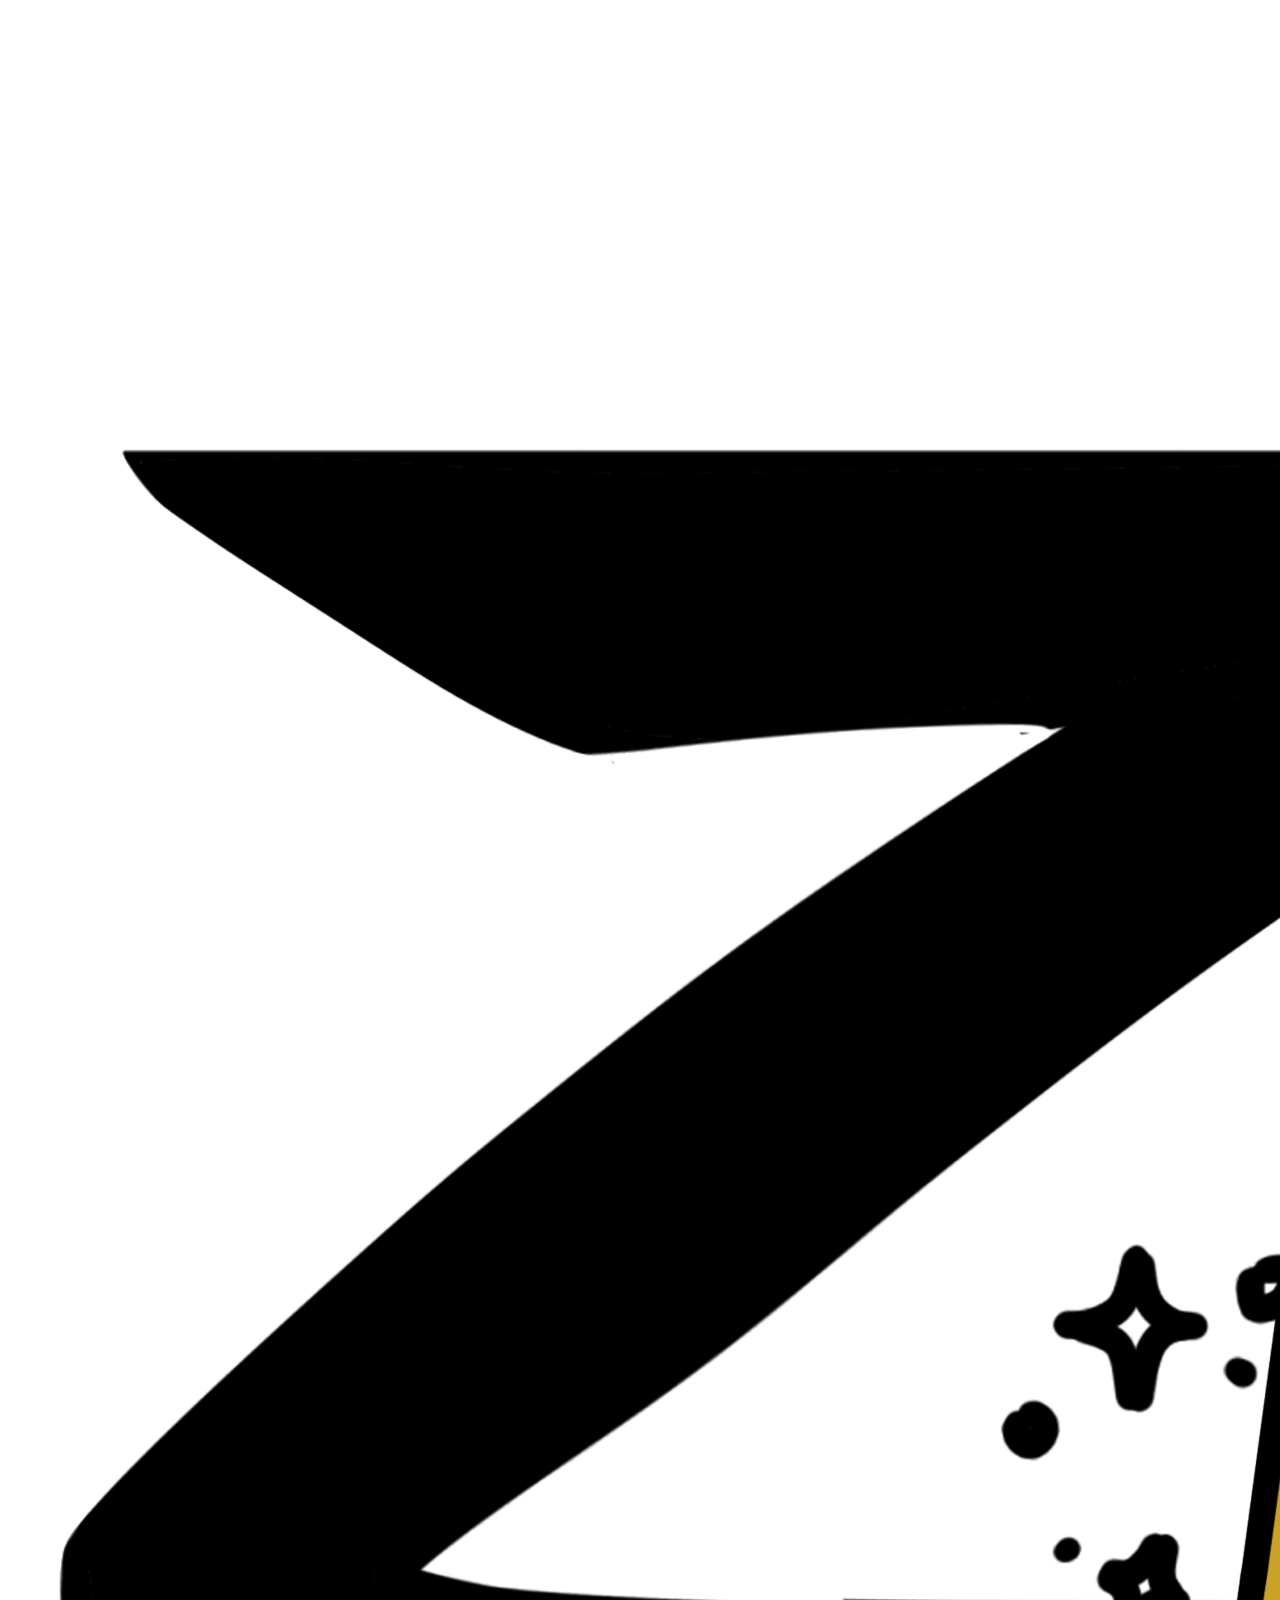
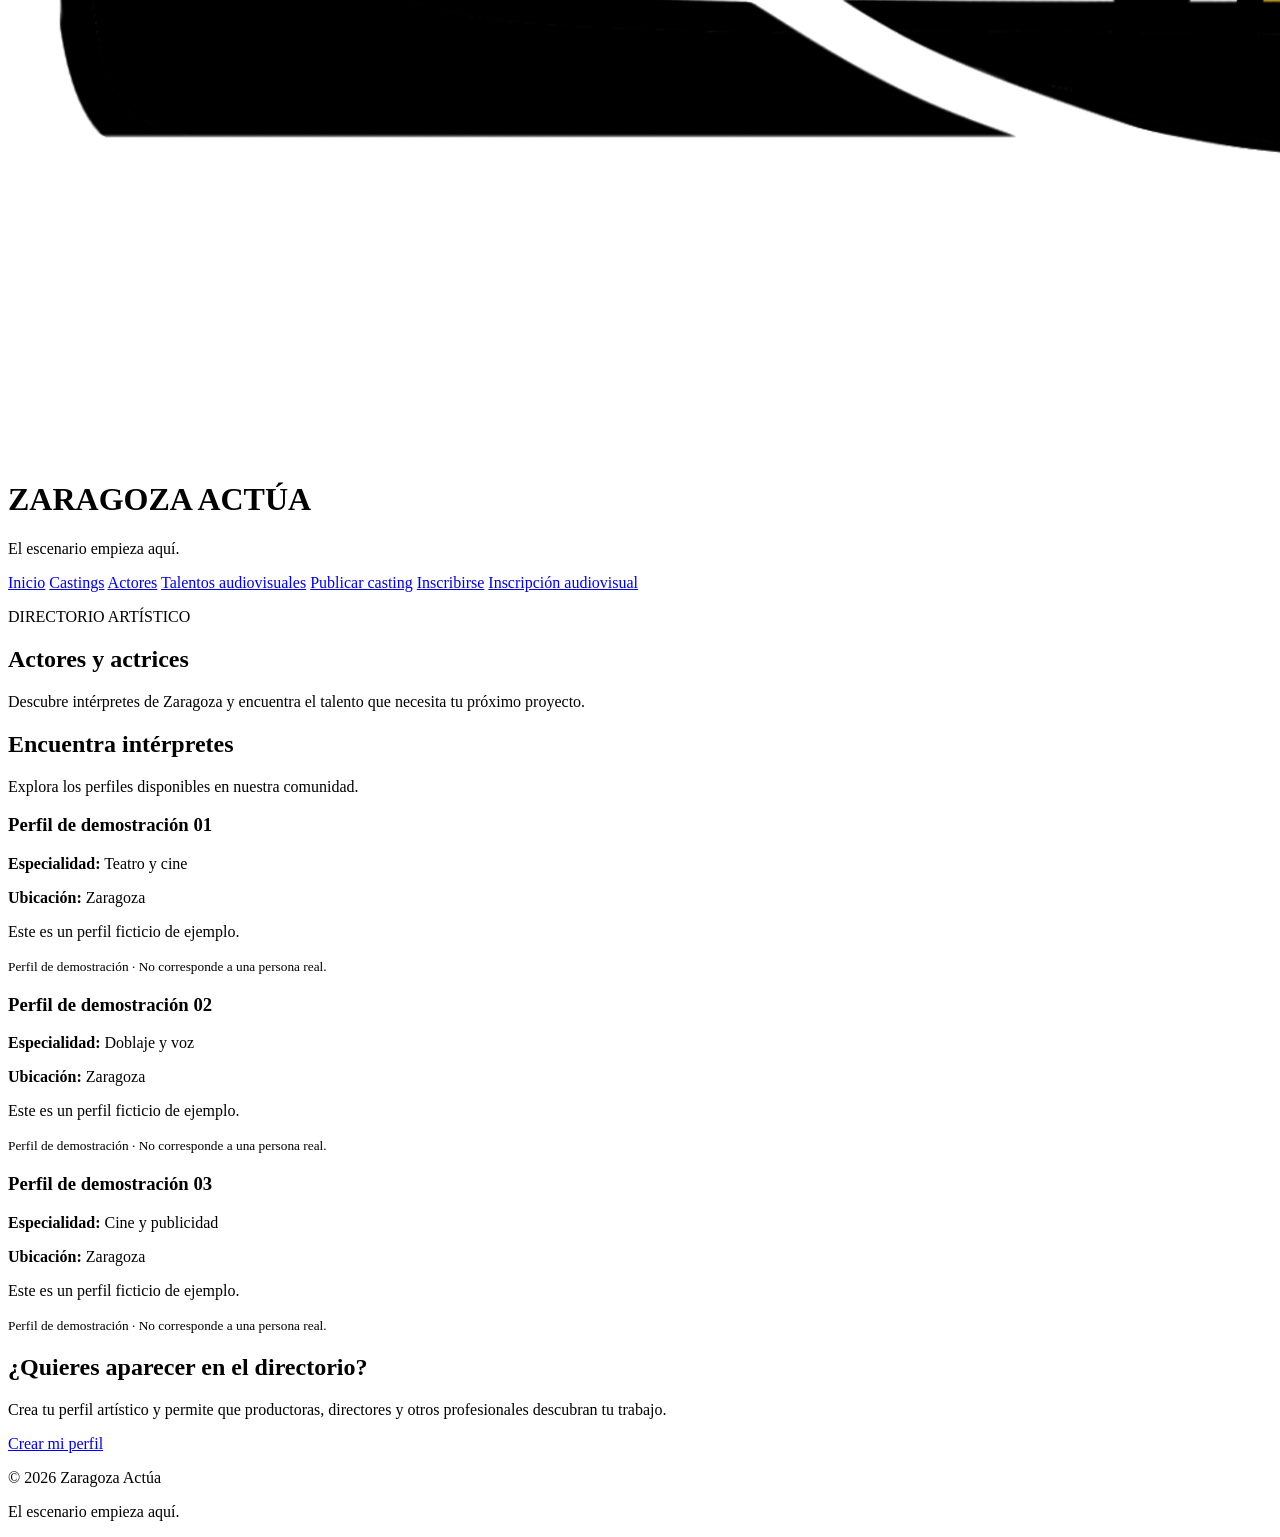
==== actores.html @ 84cdb803 "Add files via upload" ====
<!DOCTYPE html>
<html lang="es">
<head>
    <meta charset="UTF-8">
    <meta name="viewport" content="width=device-width, initial-scale=1.0">
    <title>Actores y actrices | Zaragoza Actúa</title>
    <meta name="description" content="Descubre actores y actrices de Zaragoza.">
    <link rel="stylesheet" href="styles.css">
    <link rel="icon" type="image/png" href="./logo-zaragoza-actua.png?v=2">
</head>

<body>

    <header>
        <div class="brand">
    <img src="logo-zaragoza-actua.png" alt="Logo de Zaragoza Actúa">
    <h1>ZARAGOZA ACTÚA</h1>
    <p>El escenario empieza aquí.</p>
</div>

        <nav>
        <a href="index.html">Inicio</a>
        <a href="castings.html">Castings</a>
        <a href="actores.html">Actores</a>
        <a href="talentos.html">Talentos audiovisuales</a>
        <a href="publicar-casting.html">Publicar casting</a>
        <a href="crear-perfil.html">Inscribirse</a>
        <a href="inscribirse-talento.html">Inscripción audiovisual</a>
    </header>

    <main>

        <section id="inicio">
            <p>DIRECTORIO ARTÍSTICO</p>
            <h2>Actores y actrices</h2>
            <p>
                Descubre intérpretes de Zaragoza y encuentra
                el talento que necesita tu próximo proyecto.
            </p>
        </section>

        <section>
            <h2>Encuentra intérpretes</h2>
            <p>Explora los perfiles disponibles en nuestra comunidad.</p>

            <div class="secciones-grid">

                <article class="casting-card">
                    <h3>Perfil de demostración 01</h3>
                    <p><strong>Especialidad:</strong> Teatro y cine</p>
                    <p><strong>Ubicación:</strong> Zaragoza</p>
                    <p>Este es un perfil ficticio de ejemplo.</p>
                    <small>Perfil de demostración · No corresponde a una persona real.</small>
                </article>

                <article class="casting-card">
                    <h3>Perfil de demostración 02</h3>
                    <p><strong>Especialidad:</strong> Doblaje y voz</p>
                    <p><strong>Ubicación:</strong> Zaragoza</p>
                    <p>Este es un perfil ficticio de ejemplo.</p>
                    <small>Perfil de demostración · No corresponde a una persona real.</small>
                </article>

                <article class="casting-card">
                    <h3>Perfil de demostración 03</h3>
                    <p><strong>Especialidad:</strong> Cine y publicidad</p>
                    <p><strong>Ubicación:</strong> Zaragoza</p>
                    <p>Este es un perfil ficticio de ejemplo.</p>
                    <small>Perfil de demostración · No corresponde a una persona real.</small>
                </article>

            </div>
        </section>

        <section id="presentacion">
            <h2>¿Quieres aparecer en el directorio?</h2>
            <p>
                Crea tu perfil artístico y permite que productoras,
                directores y otros profesionales descubran tu trabajo.
            </p>
            <a href="crear-perfil.html">Crear mi perfil</a>
        </section>

    </main>

    <footer>
        <p>© 2026 Zaragoza Actúa</p>
        <p>El escenario empieza aquí.</p>
    </footer>

</body>
</html>
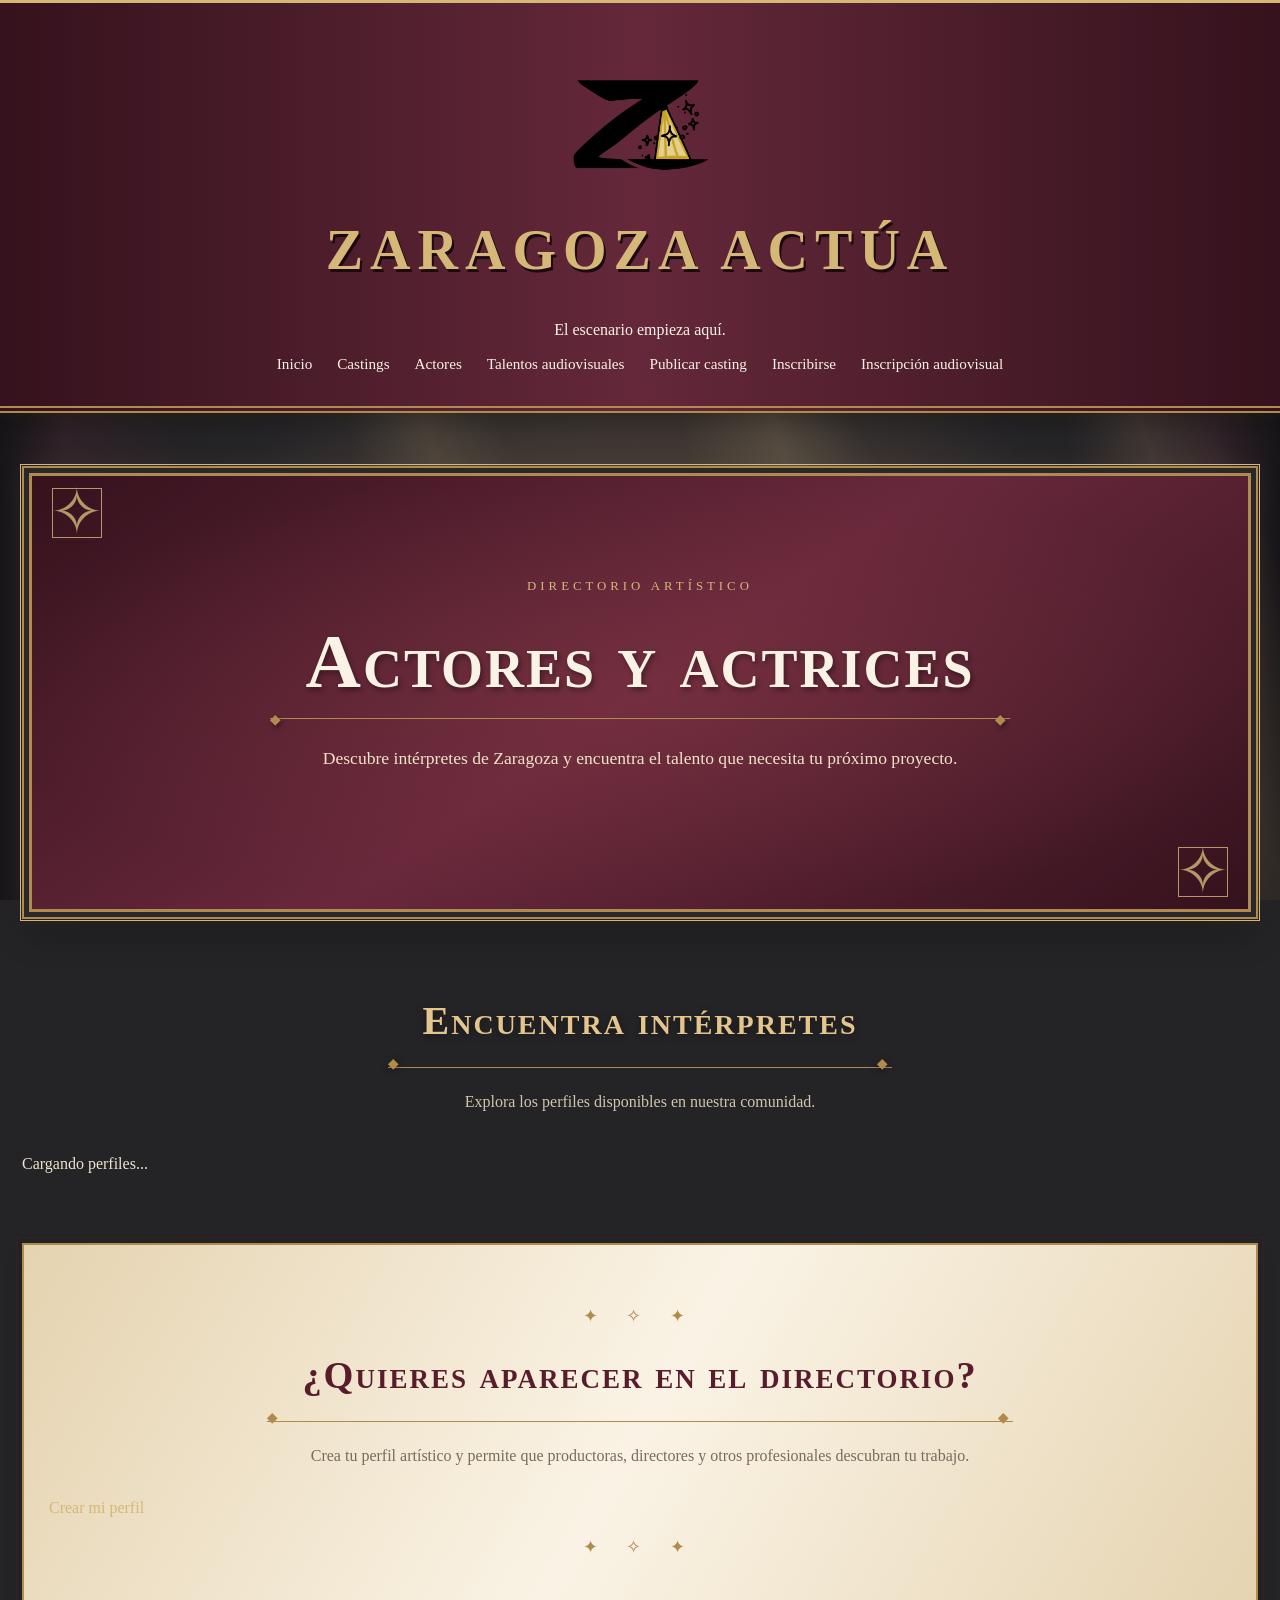
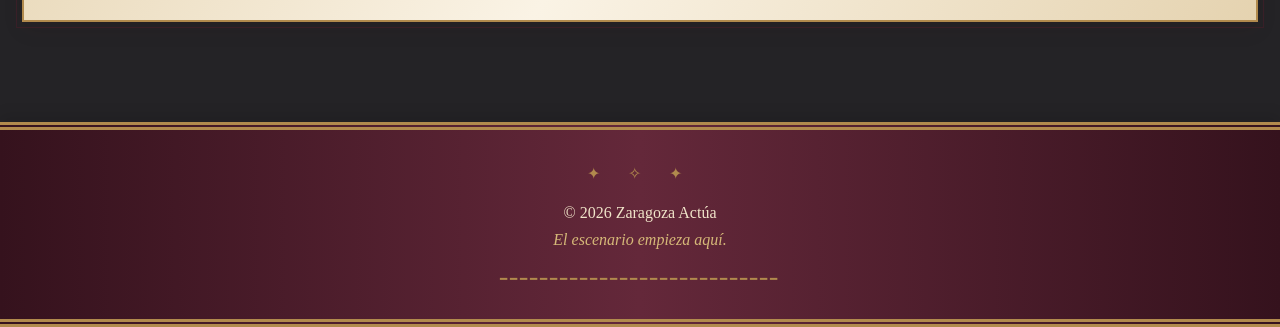
==== commit 09da4b9d: "Update actores.html to load actor profiles Removed demo profiles and added loading message for actor" ====
--- a/actores.html
+++ b/actores.html
@@ -44,33 +44,9 @@
             <h2>Encuentra intérpretes</h2>
             <p>Explora los perfiles disponibles en nuestra comunidad.</p>
 
-            <div class="secciones-grid">
-
-                <article class="casting-card">
-                    <h3>Perfil de demostración 01</h3>
-                    <p><strong>Especialidad:</strong> Teatro y cine</p>
-                    <p><strong>Ubicación:</strong> Zaragoza</p>
-                    <p>Este es un perfil ficticio de ejemplo.</p>
-                    <small>Perfil de demostración · No corresponde a una persona real.</small>
-                </article>
-
-                <article class="casting-card">
-                    <h3>Perfil de demostración 02</h3>
-                    <p><strong>Especialidad:</strong> Doblaje y voz</p>
-                    <p><strong>Ubicación:</strong> Zaragoza</p>
-                    <p>Este es un perfil ficticio de ejemplo.</p>
-                    <small>Perfil de demostración · No corresponde a una persona real.</small>
-                </article>
-
-                <article class="casting-card">
-                    <h3>Perfil de demostración 03</h3>
-                    <p><strong>Especialidad:</strong> Cine y publicidad</p>
-                    <p><strong>Ubicación:</strong> Zaragoza</p>
-                    <p>Este es un perfil ficticio de ejemplo.</p>
-                    <small>Perfil de demostración · No corresponde a una persona real.</small>
-                </article>
-
-            </div>
+            <div class="secciones-grid" id="lista-actores">
+    <p>Cargando perfiles...</p>
+</div>
         </section>
 
         <section id="presentacion">
--- a/styles.css
+++ b/styles.css
@@ -0,0 +1,1329 @@
+
+:root {
+    --wine: #581c2c;
+    --wine-dark: #35121d;
+    --wine-light: #783448;
+    --paper: #f0e4c9;
+    --paper-light: #faf3e5;
+    --gold: #b18a4d;
+    --gold-light: #d5b878;
+    --ink: #241a19;
+    --muted: #796b5d;
+}
+
+/* CONFIGURACIÓN GENERAL */
+
+* {
+    box-sizing: border-box;
+    margin: 0;
+    padding: 0;
+}
+
+html {
+    scroll-behavior: smooth;
+}
+
+body {
+    background: var(--paper);
+    color: var(--ink);
+    font-family: Georgia, "Times New Roman", serif;
+    line-height: 1.7;
+}
+
+/* CABECERA */
+
+header {
+    background: var(--wine-dark);
+    color: var(--paper-light);
+    text-align: center;
+    padding: 35px 20px 25px;
+    border-bottom: 5px double var(--gold);
+}
+
+header h1 {
+    font-size: clamp(2rem, 5vw, 3.5rem);
+    letter-spacing: 7px;
+    color: var(--gold-light);
+    text-shadow: 2px 2px 3px #000;
+}
+
+header > p {
+    font-style: italic;
+    color: var(--paper);
+    letter-spacing: 2px;
+    margin: 5px 0 25px;
+}
+
+/* MENÚ */
+
+nav {
+    display: flex;
+    justify-content: center;
+    align-items: center;
+    flex-wrap: wrap;
+    gap: 12px 25px;
+}
+
+nav a {
+    color: var(--paper-light);
+    text-decoration: none;
+    font-size: 0.95rem;
+    transition: color 0.3s;
+}
+
+nav a:hover {
+    color: var(--gold-light);
+}
+
+/* CONTENIDO GENERAL */
+
+main {
+    max-width: 1200px;
+    margin: auto;
+    padding: 35px 22px;
+}
+
+section {
+    margin-bottom: 65px;
+}
+
+section h2 {
+    color: var(--wine);
+    text-align: center;
+    font-size: clamp(1.8rem, 4vw, 2.5rem);
+    margin-bottom: 15px;
+}
+
+section > p {
+    text-align: center;
+    max-width: 750px;
+    margin: 0 auto 25px;
+    color: var(--muted);
+}
+
+/* PORTADA PRINCIPAL */
+
+#inicio {
+    background:
+        linear-gradient(135deg, rgba(53,18,29,0.97), rgba(88,28,44,0.92));
+    color: var(--paper-light);
+    text-align: center;
+    padding: 90px 25px;
+    border: 5px double var(--gold);
+    outline: 1px solid var(--gold);
+    outline-offset: 7px;
+    margin: 25px 7px 75px;
+}
+
+#inicio > p:first-child {
+    color: var(--gold-light);
+    letter-spacing: 4px;
+    font-size: 0.8rem;
+    margin-bottom: 20px;
+}
+
+#inicio h2 {
+    color: var(--paper-light);
+    font-size: clamp(2.3rem, 6vw, 4rem);
+    line-height: 1.15;
+    margin-bottom: 25px;
+}
+
+#inicio > p {
+    color: var(--paper);
+    font-size: 1.1rem;
+    margin-bottom: 35px;
+}
+
+#inicio a {
+    display: inline-block;
+    background: var(--gold);
+    color: var(--wine-dark);
+    padding: 13px 28px;
+    text-decoration: none;
+    font-weight: bold;
+    border: 1px solid var(--gold-light);
+    transition: 0.3s;
+}
+
+#inicio a:hover {
+    background: var(--paper-light);
+    transform: translateY(-3px);
+}
+
+/* TARJETAS DE SECCIONES */
+
+.secciones-grid {
+    display: grid;
+    grid-template-columns: repeat(auto-fit, minmax(230px, 1fr));
+    gap: 25px;
+    margin-top: 35px;
+}
+
+.casting-card {
+    background: var(--paper-light);
+    border: 1px solid var(--gold);
+    outline: 1px solid rgba(177,138,77,0.35);
+    outline-offset: 4px;
+    padding: 28px 22px;
+    transition: transform 0.3s, box-shadow 0.3s;
+}
+
+.casting-card:hover {
+    transform: translateY(-6px);
+    box-shadow: 0 10px 25px rgba(53,18,29,0.15);
+}
+
+.casting-card h3 {
+    color: var(--wine);
+    font-size: 1.35rem;
+    margin-bottom: 12px;
+}
+
+.casting-card p {
+    color: var(--muted);
+    margin-bottom: 18px;
+}
+
+.casting-card a {
+    color: var(--wine);
+    font-weight: bold;
+    text-decoration: none;
+    border-bottom: 1px solid var(--gold);
+}
+
+.casting-card a:hover {
+    color: var(--gold-dark);
+}
+
+/* PRESENTACIÓN */
+
+#presentacion {
+    background: rgba(250,243,229,0.7);
+    padding: 45px 25px;
+    border-top: 2px solid var(--gold);
+    border-bottom: 2px solid var(--gold);
+}
+
+/* LISTADO DE CASTINGS */
+
+#lista-castings {
+    display: grid;
+    grid-template-columns: repeat(auto-fit, minmax(250px, 1fr));
+    gap: 25px;
+    margin-top: 30px;
+}
+
+/* PIE DE PÁGINA */
+
+footer {
+    background: var(--wine-dark);
+    color: var(--paper);
+    text-align: center;
+    padding: 30px 20px;
+    border-top: 5px double var(--gold);
+}
+
+footer p + p {
+    color: var(--gold-light);
+    font-style: italic;
+}
+
+/* MÓVILES */
+
+@media (max-width: 600px) {
+    header h1 {
+        letter-spacing: 3px;
+    }
+
+    nav {
+        gap: 10px 15px;
+    }
+
+    #inicio {
+        padding: 60px 18px;
+    }
+
+    main {
+        padding: 25px 18px;
+    }
+}
+
+/* ==================================
+   DETALLES DECORATIVOS TEATRALES
+================================== */
+
+/* Pequeño adorno bajo el nombre */
+
+header h1::after {
+    content: "✦ ───────── ✦";
+    display: block;
+    color: var(--gold);
+    font-size: 0.85rem;
+    letter-spacing: 5px;
+    margin-top: 8px;
+}
+
+/* Decoración de los títulos */
+
+section h2::after {
+    content: "✦ ─── ✦";
+    display: block;
+    color: var(--gold);
+    font-size: 0.85rem;
+    letter-spacing: 5px;
+    margin-top: 10px;
+}
+
+/* Marco interior de la portada */
+
+#inicio {
+    position: relative;
+    overflow: hidden;
+}
+
+#inicio::before,
+#inicio::after {
+    content: "✧";
+    position: absolute;
+    color: var(--gold-light);
+    font-size: 3rem;
+    opacity: 0.75;
+}
+
+#inicio::before {
+    top: 12px;
+    left: 20px;
+}
+
+#inicio::after {
+    bottom: 12px;
+    right: 20px;
+}
+
+/* Esquinas ornamentales de las tarjetas */
+
+.casting-card {
+    position: relative;
+}
+
+.casting-card::before {
+    content: "✦";
+    position: absolute;
+    top: 8px;
+    right: 12px;
+    color: var(--gold);
+    font-size: 0.9rem;
+}
+
+/* Pequeño detalle sobre los títulos de las tarjetas */
+
+.casting-card h3 {
+    border-bottom: 1px solid rgba(177,138,77,0.5);
+    padding-bottom: 10px;
+}
+
+/* Separadores decorativos */
+
+#explorar {
+    position: relative;
+}
+
+#explorar::after {
+    content: "✧  ✦  ✧";
+    display: block;
+    text-align: center;
+    color: var(--gold);
+    font-size: 1.5rem;
+    margin-top: 45px;
+    letter-spacing: 12px;
+}
+
+/* Textura suave de papel */
+
+body {
+    background-image:
+        radial-gradient(rgba(100,70,35,0.07) 0.7px, transparent 0.7px);
+    background-size: 7px 7px;
+}
+
+/* Menú con un detalle al pasar el ratón */
+
+nav a {
+    position: relative;
+    padding-bottom: 4px;
+}
+
+nav a::after {
+    content: "";
+    position: absolute;
+    bottom: 0;
+    left: 50%;
+    width: 0;
+    height: 1px;
+    background: var(--gold-light);
+    transition: width 0.3s, left 0.3s;
+}
+
+nav a:hover::after {
+    width: 100%;
+    left: 0;
+}
+
+/* Un poco más de personalidad al pie */
+
+footer::before {
+    content: "✦  ✧  ✦";
+    display: block;
+    color: var(--gold);
+    letter-spacing: 12px;
+    margin-bottom: 12px;
+}
+
+/* =========================================
+   ZARAGOZA ACTÚA — ESTÉTICA CARTEL TEATRAL
+========================================= */
+
+/* Fondo con textura de papel antiguo */
+
+body {
+    background-color: #eee0c3;
+    background-image:
+        radial-gradient(ellipse at 20% 30%, rgba(177,138,77,.12), transparent 45%),
+        radial-gradient(ellipse at 80% 70%, rgba(88,28,44,.06), transparent 50%);
+}
+
+/* Cabecera más ornamentada */
+
+header {
+    position: relative;
+    border-top: 8px double var(--gold);
+    box-shadow: 0 5px 15px rgba(0,0,0,.18);
+    background:
+        linear-gradient(90deg, #35121d, #64283a, #35121d);
+}
+
+header h1 {
+    text-shadow: 2px 3px 0 #1b0b10;
+    font-variant: small-caps;
+}
+
+header h1::before {
+    content: "★";
+    display: block;
+    font-size: 1.2rem;
+    color: var(--gold);
+    letter-spacing: 0;
+    margin-bottom: 10px;
+}
+
+/* Portada: aspecto de cartel antiguo */
+
+#inicio {
+    background:
+        radial-gradient(ellipse at center, rgba(130,55,68,.45), transparent 75%),
+        linear-gradient(145deg, #35121d, #68283b 50%, #35121d);
+    box-shadow:
+        0 0 0 5px var(--paper),
+        0 0 0 7px var(--gold),
+        0 12px 30px rgba(0,0,0,.25);
+    padding: 100px 35px;
+}
+
+#inicio::before,
+#inicio::after {
+    font-size: 4rem;
+    color: var(--gold-light);
+    opacity: .8;
+}
+
+#inicio h2 {
+    font-size: clamp(2.8rem, 6vw, 4.8rem);
+    text-shadow: 2px 3px 5px rgba(0,0,0,.4);
+    max-width: 850px;
+    margin: 0 auto 25px;
+}
+
+#inicio a {
+    border: 2px solid var(--gold-light);
+    box-shadow: 0 4px 0 #694a26;
+    letter-spacing: 1px;
+    text-transform: uppercase;
+    font-size: .85rem;
+}
+
+#inicio a:hover {
+    box-shadow: 0 1px 0 #694a26;
+}
+
+/* Títulos con aire de cartelera */
+
+section h2 {
+    font-variant: small-caps;
+    letter-spacing: 2px;
+    text-shadow: 1px 1px 0 rgba(177,138,77,.2);
+}
+
+section h2::after {
+    content: "✦  ━━━━━  ✦";
+    font-size: .9rem;
+    letter-spacing: 5px;
+    margin-top: 14px;
+}
+
+/* Tarjetas como pequeños programas teatrales */
+
+.secciones-grid .casting-card {
+    background:
+        linear-gradient(rgba(250,243,229,.94), rgba(240,228,201,.96));
+    border: 2px solid var(--gold);
+    outline: 1px solid var(--wine);
+    outline-offset: 4px;
+    padding: 35px 25px;
+    box-shadow: 3px 5px 12px rgba(53,18,29,.12);
+}
+
+.secciones-grid .casting-card::before {
+    content: "✧";
+    font-size: 1.4rem;
+    top: 12px;
+    right: 15px;
+}
+
+.secciones-grid .casting-card::after {
+    content: "ZARAGOZA ACTÚA";
+    display: block;
+    color: var(--gold-dark);
+    font-size: .62rem;
+    letter-spacing: 3px;
+    text-align: center;
+    margin-top: 28px;
+    border-top: 1px solid rgba(177,138,77,.5);
+    padding-top: 12px;
+}
+
+.secciones-grid .casting-card h3 {
+    font-variant: small-caps;
+    font-size: 1.55rem;
+    border-bottom: 2px double var(--gold);
+    padding-bottom: 14px;
+}
+
+.secciones-grid .casting-card:hover {
+    transform: translateY(-8px) rotate(-.5deg);
+    box-shadow: 5px 12px 22px rgba(53,18,29,.2);
+}
+
+/* Panel de presentación */
+
+#presentacion {
+    position: relative;
+    background: linear-gradient(120deg, #e5d3b0, #faf3e5, #e5d3b0);
+    border: 2px solid var(--gold);
+    outline: 1px solid rgba(88,28,44,.5);
+    outline-offset: 5px;
+    box-shadow: 0 8px 20px rgba(53,18,29,.08);
+}
+
+#presentacion h2 {
+    font-size: 2.4rem;
+}
+
+/* Separación entre secciones */
+
+#explorar {
+    padding-top: 15px;
+}
+
+#explorar > p {
+    font-style: italic;
+    font-size: 1.1rem;
+}
+
+/* Pie de página */
+
+footer {
+    background:
+        linear-gradient(90deg, #35121d, #64283a, #35121d);
+    border-top: 8px double var(--gold);
+    border-bottom: 8px double var(--gold);
+    box-shadow: 0 -5px 15px rgba(0,0,0,.12);
+}
+
+/* Adaptación a móviles */
+
+@media (max-width: 600px) {
+    #inicio {
+        padding: 65px 20px;
+    }
+
+    #inicio::before,
+    #inicio::after {
+        font-size: 2.5rem;
+    }
+
+    .secciones-grid .casting-card {
+        padding: 28px 20px;
+    }
+}
+
+/* =========================================
+   ORNAMENTACIÓN VINTAGE — ZARAGOZA ACTÚA
+========================================= */
+
+/* Fondo más oscuro y envejecido */
+
+body {
+    background-color: #d8c4a0;
+    background-image:
+        radial-gradient(ellipse at 15% 20%, rgba(105,65,35,.13), transparent 45%),
+        radial-gradient(ellipse at 85% 80%, rgba(75,35,30,.12), transparent 50%),
+        repeating-linear-gradient(
+            45deg,
+            rgba(100,70,35,.025) 0px,
+            rgba(100,70,35,.025) 1px,
+            transparent 1px,
+            transparent 5px
+        );
+}
+
+/* Líneas ornamentales en la cabecera */
+
+header {
+    border-top: 3px solid var(--gold-light);
+    border-bottom: 7px double var(--gold);
+}
+
+header h1 {
+    position: relative;
+    padding: 8px 0;
+}
+
+header h1::after {
+    content: "✦ ━━━━━━━━━━━━━━━━━ ✦";
+    display: block;
+    font-size: .8rem;
+    letter-spacing: 4px;
+    color: var(--gold-light);
+    margin-top: 12px;
+}
+
+/* Líneas decorativas en los títulos */
+
+section h2 {
+    position: relative;
+    display: table;
+    margin: 0 auto 20px;
+    padding: 0 35px 12px;
+    border-bottom: 1px solid var(--gold);
+}
+
+section h2::before {
+    content: "◆";
+    position: absolute;
+    left: 0;
+    bottom: -9px;
+    color: var(--gold);
+    font-size: .8rem;
+}
+
+section h2::after {
+    content: "◆";
+    position: absolute;
+    right: 0;
+    bottom: -9px;
+    color: var(--gold);
+    font-size: .8rem;
+    margin: 0;
+}
+
+/* Marco ornamental de la portada */
+
+#inicio {
+    border: 3px solid var(--gold);
+    outline: 1px solid var(--gold-light);
+    outline-offset: 8px;
+    box-shadow:
+        0 0 0 12px rgba(88,28,44,.08),
+        0 15px 30px rgba(40,15,20,.25);
+}
+
+#inicio::before,
+#inicio::after {
+    border: 1px solid var(--gold-light);
+    width: 48px;
+    height: 48px;
+    display: flex;
+    align-items: center;
+    justify-content: center;
+}
+
+/* Decoración geométrica de las tarjetas */
+
+.secciones-grid .casting-card {
+    border: 2px solid var(--gold);
+    outline: 1px solid rgba(88,28,44,.45);
+    outline-offset: 5px;
+    background-image:
+        linear-gradient(var(--gold), var(--gold)),
+        linear-gradient(var(--gold), var(--gold)),
+        linear-gradient(var(--gold), var(--gold)),
+        linear-gradient(var(--gold), var(--gold));
+    background-size:
+        25px 2px,
+        2px 25px,
+        25px 2px,
+        2px 25px;
+    background-position:
+        top 8px left 8px,
+        top 8px left 8px,
+        bottom 8px right 8px,
+        bottom 8px right 8px;
+    background-repeat: no-repeat;
+}
+
+/* Pequeños adornos en las tarjetas */
+
+.secciones-grid .casting-card h3::before {
+    content: "✧ ";
+    color: var(--gold);
+}
+
+.secciones-grid .casting-card a {
+    display: inline-block;
+    padding-bottom: 4px;
+    border-bottom: 1px solid var(--gold);
+    letter-spacing: .5px;
+}
+
+/* Separador entre las grandes secciones */
+
+#explorar {
+    padding-top: 25px;
+}
+
+#presentacion {
+    border: 2px solid var(--gold);
+    outline: 1px solid rgba(88,28,44,.4);
+    outline-offset: 5px;
+}
+
+#presentacion::before,
+#presentacion::after {
+    content: "✦     ✧     ✦";
+    display: block;
+    text-align: center;
+    color: var(--gold);
+    letter-spacing: 12px;
+    font-size: 1.1rem;
+    margin: 12px 0;
+}
+
+/* Línea ornamental en el pie */
+
+footer {
+    position: relative;
+}
+
+footer::after {
+    content: "━━━━━━━━━━━━━━━━━━━━━━━━━━━━";
+    display: block;
+    color: var(--gold);
+    font-size: .75rem;
+    letter-spacing: 3px;
+    margin-top: 15px;
+}
+
+/* Ajustes para pantallas pequeñas */
+
+@media (max-width: 600px) {
+    section h2 {
+        padding-left: 22px;
+        padding-right: 22px;
+    }
+
+    #inicio::before,
+    #inicio::after {
+        width: 35px;
+        height: 35px;
+    }
+}
+
+/* =========================================
+   FONDO ART NOUVEAU — TEATRO NOCTURNO
+========================================= */
+
+body {
+    background-color: #29282b;
+    background-image:
+        radial-gradient(
+            ellipse at 50% 18%,
+            rgba(177, 138, 77, 0.20),
+            transparent 42%
+        ),
+        repeating-conic-gradient(
+            from -7deg at 50% 18%,
+            rgba(205, 174, 119, 0.075) 0deg 1.2deg,
+            transparent 1.2deg 10deg
+        ),
+        radial-gradient(
+            ellipse at 50% 18%,
+            transparent 20%,
+            rgba(20, 19, 22, 0.72) 85%
+        );
+
+    background-attachment: fixed;
+    background-size: cover;
+    color: #eee4d1;
+}
+
+/* Iluminación dorada en la zona central */
+
+main {
+    position: relative;
+}
+
+/* Los títulos destacan sobre el fondo oscuro */
+
+section h2 {
+    color: #e3c58d;
+    text-shadow: 0 2px 8px rgba(0, 0, 0, 0.45);
+}
+
+/* Los textos secundarios también serán legibles */
+
+section > p {
+    color: #d2c5ad;
+}
+
+/* Presentación sobre pergamino iluminado */
+
+#presentacion {
+    color: #241a19;
+}
+
+#presentacion h2 {
+    color: var(--wine);
+    text-shadow: none;
+}
+
+#presentacion > p {
+    color: var(--muted);
+}
+
+/* Brillo sutil en los bordes dorados */
+
+#inicio {
+    box-shadow:
+        0 0 0 5px #29282b,
+        0 0 0 7px var(--gold),
+        0 0 28px rgba(205, 174, 119, 0.18),
+        0 15px 35px rgba(0, 0, 0, 0.4);
+}
+
+/* Más contraste en la zona de navegación */
+
+header {
+    box-shadow:
+        0 5px 25px rgba(0, 0, 0, 0.45),
+        0 2px 15px rgba(177, 138, 77, 0.12);
+}
+
+
+/* ==========================================
+   ESCENARIO TEATRAL NOCTURNO
+========================================== */
+
+html {
+    background: #242326;
+}
+
+body {
+    position: relative;
+    isolation: isolate;
+    background: transparent;
+    color: #eee4d1;
+}
+
+/* Escenario, focos y cortinajes */
+
+body::before {
+    content: "";
+    position: fixed;
+    inset: 0;
+    z-index: -1;
+    pointer-events: none;
+
+    background:
+        /* Luz central sobre el escenario */
+        radial-gradient(
+            ellipse at 50% 75%,
+            rgba(190, 153, 94, .19),
+            transparent 48%
+        ),
+
+        /* Haces de luz desde los focos */
+        conic-gradient(
+            from 155deg at 22% -5%,
+            transparent 0deg,
+            rgba(222, 194, 139, .12) 8deg,
+            transparent 17deg
+        ),
+
+        conic-gradient(
+            from 155deg at 50% -5%,
+            transparent 0deg,
+            rgba(232, 207, 157, .15) 9deg,
+            transparent 20deg
+        ),
+
+        conic-gradient(
+            from 155deg at 78% -5%,
+            transparent 0deg,
+            rgba(222, 194, 139, .12) 8deg,
+            transparent 17deg
+        ),
+
+        /* Reflejo de los focos en el suelo */
+        radial-gradient(
+            ellipse at 50% 100%,
+            rgba(191, 151, 91, .17),
+            transparent 55%
+        ),
+
+        /* Cortinas laterales */
+        linear-gradient(
+            90deg,
+            #171519 0%,
+            #302329 5%,
+            #242326 15%,
+            transparent 30%,
+            transparent 70%,
+            #242326 85%,
+            #302329 95%,
+            #171519 100%
+        ),
+
+        /* Oscuridad general */
+        linear-gradient(
+            180deg,
+            #29272b 0%,
+            #29272b 65%,
+            #171619 100%
+        );
+
+    background-repeat: no-repeat;
+    background-size: cover;
+}
+
+/* Textura de suelo teatral */
+
+main {
+    position: relative;
+}
+
+#presentacion {
+    background: linear-gradient(120deg, #e5d3b0, #faf3e5, #e5d3b0);
+}
+
+/* ==========================================
+   TARJETAS OSCURAS INTEGRADAS EN EL ESCENARIO
+========================================== */
+
+.secciones-grid .casting-card {
+    background: linear-gradient(
+        145deg,
+        rgba(57, 53, 54, .97),
+        rgba(34, 31, 34, .97)
+    );
+
+    color: #eee4d1;
+
+    border: 1px solid #b18a4d;
+    outline: 1px solid rgba(213, 184, 120, .45);
+    outline-offset: 4px;
+
+    box-shadow:
+        inset 0 0 25px rgba(0, 0, 0, .25),
+        0 8px 22px rgba(0, 0, 0, .3);
+
+    backdrop-filter: blur(5px);
+}
+
+.secciones-grid .casting-card h3 {
+    color: #e2c38c;
+    border-bottom: 1px solid rgba(213, 184, 120, .55);
+}
+
+.secciones-grid .casting-card p {
+    color: #e0d5c3;
+}
+
+.secciones-grid .casting-card a {
+    color: #e6c98f;
+    border-bottom-color: #b18a4d;
+}
+
+.secciones-grid .casting-card a:hover {
+    color: #fff0cf;
+}
+
+.secciones-grid .casting-card::before {
+    color: #d5b878;
+}
+
+.secciones-grid .casting-card::after {
+    color: #bda16c;
+    border-top-color: rgba(213, 184, 120, .4);
+}
+
+.secciones-grid .casting-card:hover {
+    background: linear-gradient(
+        145deg,
+        rgba(76, 61, 57, .99),
+        rgba(43, 35, 37, .99)
+    );
+
+    box-shadow:
+        inset 0 0 30px rgba(213, 184, 120, .06),
+        0 12px 30px rgba(0, 0, 0, .45),
+        0 0 12px rgba(177, 138, 77, .15);
+}
+
+/* Títulos de secciones sobre fondo oscuro */
+
+#explorar > p {
+    color: #d4c5ad;
+}
+
+/* Mantener buena lectura en móviles */
+
+@media (max-width: 600px) {
+    body::before {
+        background-size: auto 100%;
+    }
+}
+
+/* =========================================
+   ZARAGOZA ACTÚA · ACABADO TEATRAL
+   ========================================= */
+
+/* Enlaces */
+a {
+    color: var(--gold-light);
+    text-decoration: none;
+    transition: color 0.25s ease, text-shadow 0.25s ease;
+}
+
+a:hover {
+    color: #f3d99c;
+    text-shadow: 0 0 9px rgba(213, 184, 120, 0.45);
+}
+
+/* Formularios y filtros */
+input:not([type="checkbox"]),
+select,
+textarea {
+    width: 100%;
+    box-sizing: border-box;
+    padding: 13px 15px;
+    margin: 7px 0 20px;
+    background: #211c1b;
+    color: var(--paper-light);
+    border: 1px solid rgba(213, 184, 120, 0.55);
+    border-radius: 5px;
+    font-family: inherit;
+    font-size: 1rem;
+    outline: none;
+    transition: border-color 0.25s ease, box-shadow 0.25s ease;
+}
+
+input:not([type="checkbox"]):focus,
+select:focus,
+textarea:focus {
+    border-color: var(--gold-light);
+    box-shadow: 0 0 0 3px rgba(213, 184, 120, 0.13);
+}
+
+input::placeholder,
+textarea::placeholder {
+    color: #a99b87;
+    opacity: 1;
+}
+
+select option {
+    background: #211c1b;
+    color: var(--paper-light);
+}
+
+textarea {
+    resize: vertical;
+}
+
+/* Etiquetas de los formularios */
+label {
+    display: block;
+    color: var(--gold-light);
+    font-weight: 600;
+    margin-top: 12px;
+    letter-spacing: 0.3px;
+}
+
+/* Casillas */
+input[type="checkbox"] {
+    accent-color: var(--gold);
+    margin-right: 8px;
+}
+
+/* Botones */
+button,
+.casting-form button {
+    display: inline-block;
+    padding: 13px 25px;
+    background: linear-gradient(135deg, #8b6938, #b18a4d, #80602f);
+    color: #fff8e9;
+    border: 1px solid var(--gold-light);
+    border-radius: 4px;
+    font-family: inherit;
+    font-size: 1rem;
+    font-weight: bold;
+    letter-spacing: 0.5px;
+    cursor: pointer;
+    transition: transform 0.2s ease, box-shadow 0.2s ease;
+}
+
+button:hover,
+.casting-form button:hover {
+    transform: translateY(-2px);
+    box-shadow: 0 5px 18px rgba(213, 184, 120, 0.25);
+}
+
+/* Cajas de formularios */
+.casting-form {
+    background: rgba(25, 21, 20, 0.88);
+    border: 1px solid rgba(213, 184, 120, 0.5);
+    border-radius: 8px;
+    padding: 28px;
+    box-shadow: 0 12px 35px rgba(0, 0, 0, 0.3);
+}
+
+/* Textos de ayuda */
+.casting-form p {
+    color: #c8bba5;
+}
+
+/* Adaptación a móviles */
+@media (max-width: 600px) {
+    .casting-form {
+        padding: 18px;
+    }
+
+    button,
+    .casting-form button {
+        width: 100%;
+    }
+}
+
+
+/* LOGO OFICIAL DE ZARAGOZA ACTÚA */
+
+.brand {
+    display: flex;
+    flex-direction: column;
+    align-items: center;
+    justify-content: center;
+    gap: 5px;
+    padding: 12px 0 8px;
+}
+
+.brand img {
+    width: 210px;
+    height: 140px;
+    object-fit: contain;
+    display: block;
+}
+
+.brand h1 {
+    margin: 0;
+}
+
+/* Eliminar el adorno entre el nombre y el eslogan */
+.brand::before,
+.brand::after,
+.brand h1::before,
+.brand h1::after,
+.brand p::before {
+    content: none !important;
+    display: none !important;
+}
+
+.brand p {
+    margin: 5px 0 0;
+}
+
+@media (max-width: 600px) {
+    .brand img {
+        width: 160px;
+        height: 110px;
+    }
+}
+
+/* SOBRE EL PROYECTO */
+
+.sobre-proyecto {
+    max-width: 950px;
+    margin: 80px auto;
+    padding: 55px 35px;
+    background: rgba(35, 18, 23, 0.88);
+    border: 1px solid var(--gold);
+    outline: 1px solid rgba(213, 184, 120, 0.25);
+    outline-offset: 7px;
+    border-radius: 4px;
+    box-shadow: 0 15px 45px rgba(0, 0, 0, 0.3);
+    text-align: center;
+}
+
+.sobre-contenido {
+    max-width: 720px;
+    margin: auto;
+}
+
+.sobre-etiqueta {
+    color: var(--gold-light);
+    letter-spacing: 3px;
+    font-size: 0.8rem;
+    font-weight: bold;
+}
+
+.sobre-proyecto h2 {
+    color: var(--paper-light);
+    font-size: clamp(1.8rem, 4vw, 2.7rem);
+    margin: 20px 0;
+}
+
+.sobre-proyecto h2 em {
+    color: var(--gold-light);
+}
+
+.sobre-separador {
+    color: var(--gold);
+    margin: 25px 0;
+    letter-spacing: 3px;
+}
+
+.sobre-proyecto p {
+    color: #e1d5c4;
+    line-height: 1.9;
+    margin: 20px 0;
+}
+
+.sobre-proyecto strong {
+    color: var(--gold-light);
+}
+
+.sobre-proyecto .sobre-frase {
+    color: var(--gold-light);
+    font-family: Georgia, serif;
+    font-size: 1.2rem;
+    font-style: italic;
+    margin: 35px 0;
+}
+
+.sobre-cierre {
+    border-top: 1px solid rgba(213, 184, 120, 0.5);
+    padding-top: 25px;
+    color: var(--gold-light);
+    font-family: Georgia, serif;
+    font-size: 1.2rem;
+    line-height: 1.8;
+}
+
+.sobre-cierre span {
+    display: block;
+    font-size: 0.95rem;
+    font-style: italic;
+    margin-top: 12px;
+    color: var(--paper-light);
+}
+
+@media (max-width: 600px) {
+    .sobre-proyecto {
+        margin: 50px 12px;
+        padding: 35px 20px;
+    }
+}
+
+footer a {
+    color: #d7b875;
+    text-decoration: none;
+    transition: color 0.2s ease;
+}
+
+footer a:hover {
+    color: #fff0c9;
+    text-decoration: underline;
+}
+
+.consentimiento-privacidad {
+    margin: 20px 0;
+    padding: 15px;
+    background: rgba(0, 0, 0, 0.2);
+    border: 1px solid rgba(201, 164, 99, 0.35);
+    border-radius: 4px;
+}
+
+.consentimiento-privacidad label {
+    display: flex;
+    align-items: flex-start;
+    gap: 10px;
+    color: #e6ddcf;
+    line-height: 1.6;
+    cursor: pointer;
+}
+
+.consentimiento-privacidad input[type="checkbox"] {
+    margin-top: 5px;
+    accent-color: #a98545;
+    flex-shrink: 0;
+}
+
+.consentimiento-privacidad a {
+    color: #d7b875;
+    text-decoration: underline;
+}
+/* CORRECCIÓN DE DESBORDAMIENTO EN MÓVILES */
+
+html,
+body {
+    width: 100%;
+    max-width: 100%;
+    overflow-x: clip;
+}
+
+main,
+header,
+footer,
+section {
+    max-width: 100%;
+}
+
+img {
+    max-width: 100%;
+    height: auto;
+}
+
+@media (max-width: 600px) {
+    #inicio {
+        margin-left: 0;
+        margin-right: 0;
+    }
+
+    .secciones-grid,
+    #lista-castings {
+        grid-template-columns: minmax(0, 1fr);
+    }
+
+    .sobre-proyecto {
+        max-width: 100%;
+    }
+}
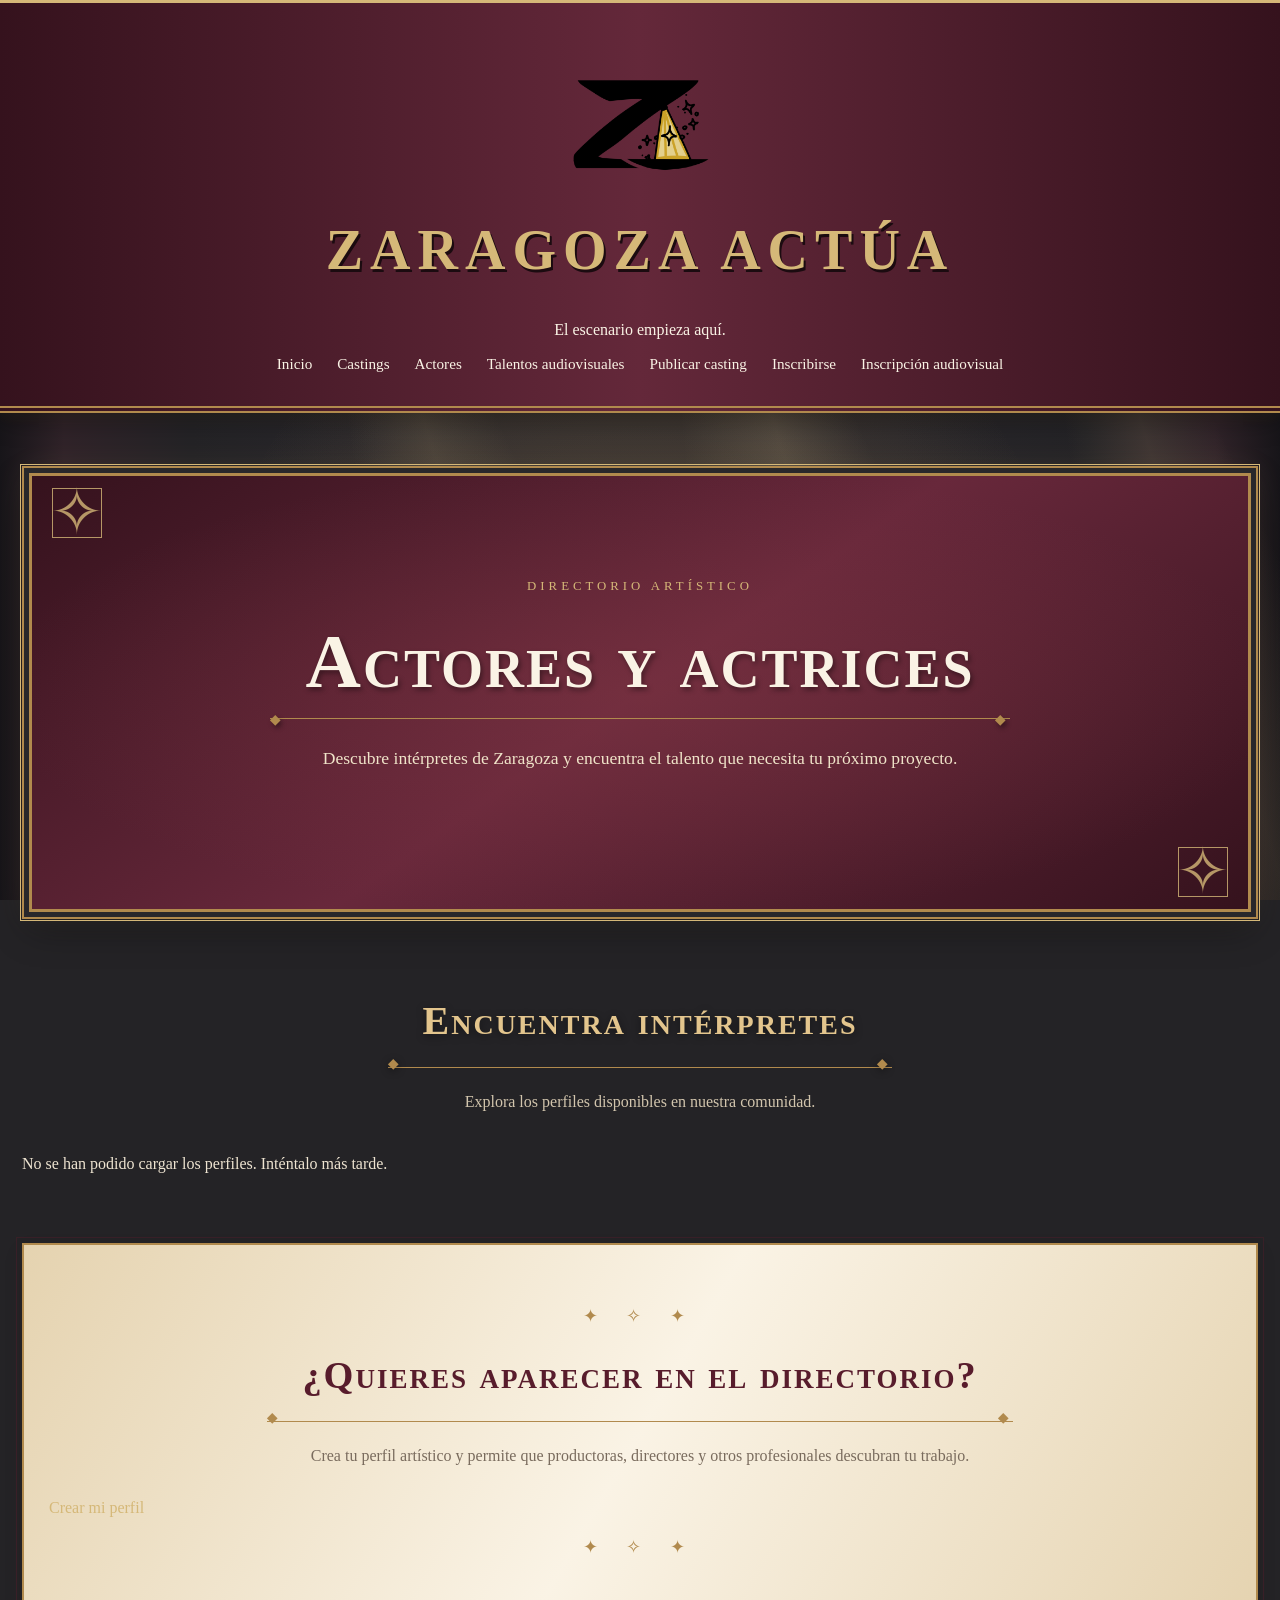
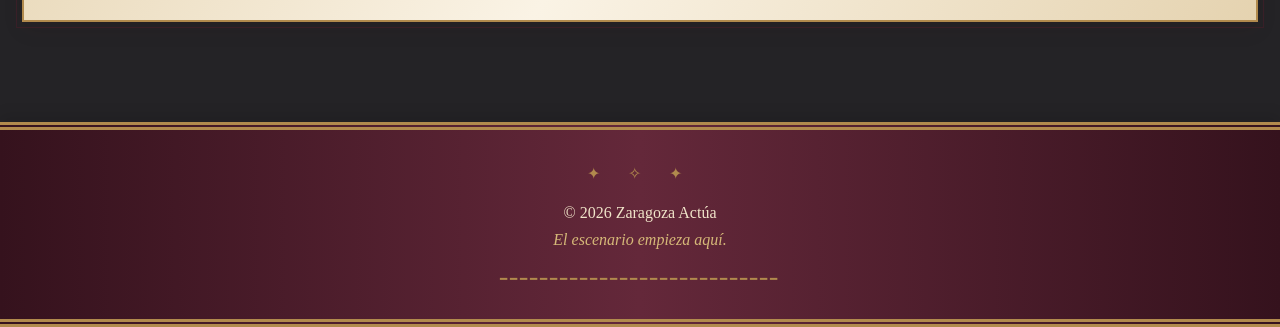
==== commit ac7cb0d3: "Implement dynamic loading of actor profiles Added script to fetch and display actor profiles dynamic" ====
--- a/actores.html
+++ b/actores.html
@@ -64,6 +64,49 @@
         <p>© 2026 Zaragoza Actúa</p>
         <p>El escenario empieza aquí.</p>
     </footer>
+<script>
+document.addEventListener("DOMContentLoaded", async () => {
 
+    const contenedor = document.getElementById("lista-actores");
+
+    try {
+        const respuesta = await fetch("/api/actores");
+
+        if (!respuesta.ok) {
+            throw new Error("No se pudieron cargar los perfiles.");
+        }
+
+        const perfiles = await respuesta.json();
+
+        contenedor.innerHTML = "";
+
+        if (perfiles.length === 0) {
+            contenedor.innerHTML = "<p>Aún no hay perfiles publicados.</p>";
+            return;
+        }
+
+        perfiles.forEach(perfil => {
+
+            const tarjeta = document.createElement("article");
+            tarjeta.className = "casting-card";
+
+            tarjeta.innerHTML = `
+                <h3>${perfil.nombre}</h3>
+                <p><strong>Especialidad:</strong> ${perfil.especialidad || "No especificada"}</p>
+                <p><strong>Experiencia:</strong> ${perfil.experiencia || "No especificada"}</p>
+                <p>${perfil.presentacion}</p>
+            `;
+
+            contenedor.appendChild(tarjeta);
+
+        });
+
+    } catch (error) {
+        contenedor.innerHTML = "<p>No se han podido cargar los perfiles. Inténtalo más tarde.</p>";
+        console.error(error);
+    }
+
+});
+</script>
 </body>
 </html>
